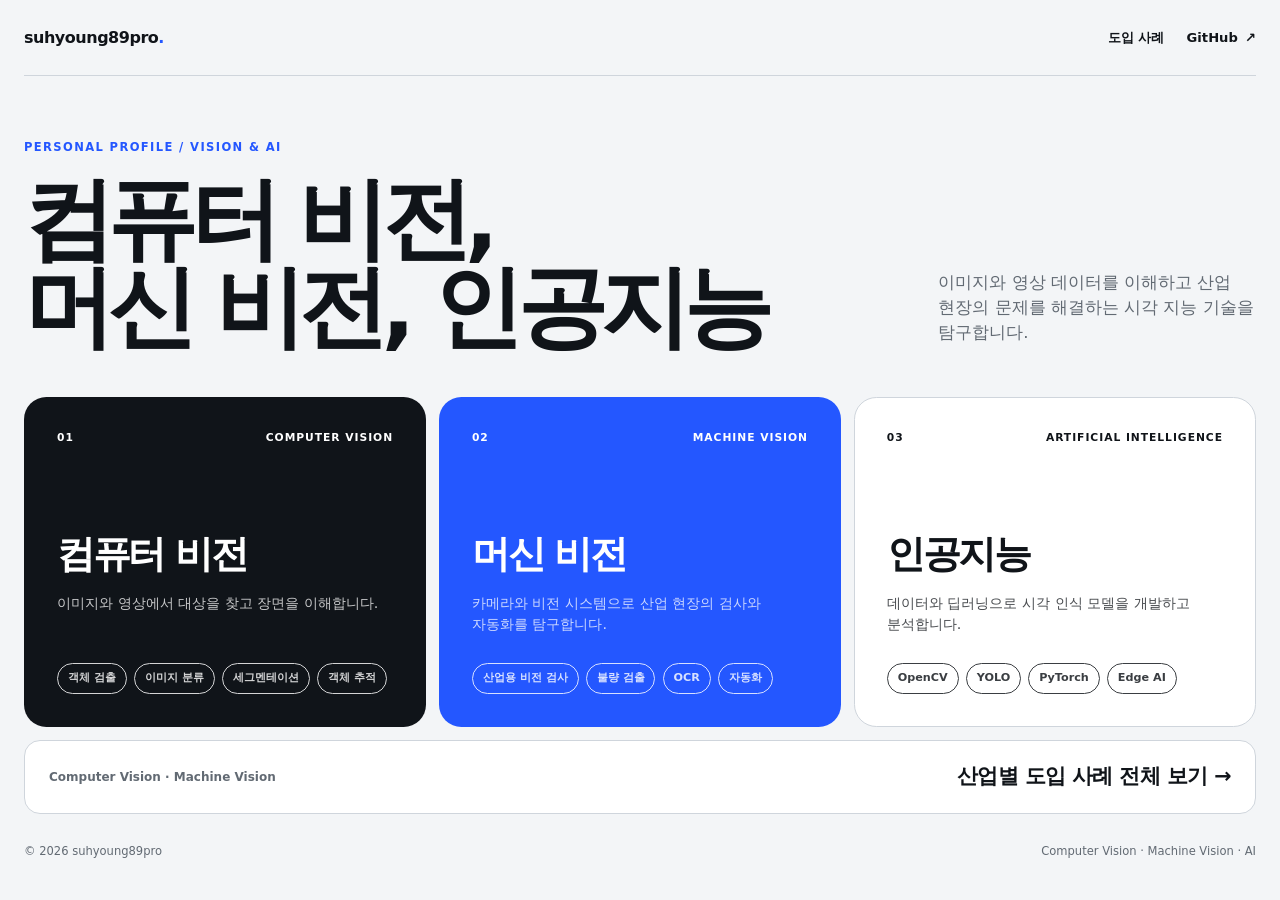
==== index.html @ 6dbe5ffb "Add computer vision industry use cases" ====
<!doctype html>
<html lang="ko">
  <head>
    <meta charset="UTF-8" />
    <meta name="viewport" content="width=device-width, initial-scale=1.0" />
    <meta
      name="description"
      content="컴퓨터 비전, 머신 비전, 인공지능을 중심으로 객체 검출, 이미지 분석, 산업용 비전 검사와 딥러닝을 탐구하는 suhyoung89pro의 개인 프로필입니다."
    />
    <link rel="canonical" href="https://suhyoung89pro.github.io/" />
    <meta name="theme-color" content="#f3f5f7" />
    <meta property="og:type" content="website" />
    <meta property="og:site_name" content="suhyoung89pro" />
    <meta property="og:locale" content="ko_KR" />
    <meta property="og:title" content="컴퓨터 비전·머신 비전·AI 프로필 | suhyoung89pro" />
    <meta
      property="og:description"
      content="컴퓨터 비전, 머신 비전, 인공지능과 관련 기술을 한눈에 소개합니다."
    />
    <meta property="og:url" content="https://suhyoung89pro.github.io/" />
    <meta property="og:image" content="https://suhyoung89pro.github.io/og.png" />
    <meta property="og:image:alt" content="컴퓨터 비전, 머신 비전, 인공지능 개인 프로필" />
    <meta name="twitter:card" content="summary_large_image" />
    <meta name="twitter:title" content="컴퓨터 비전·머신 비전·AI 프로필 | suhyoung89pro" />
    <meta
      name="twitter:description"
      content="컴퓨터 비전, 머신 비전, 인공지능과 관련 기술을 한눈에 소개합니다."
    />
    <title>컴퓨터 비전·머신 비전·AI 프로필 | suhyoung89pro</title>
    <link rel="stylesheet" href="./styles.css" />
    <link rel="stylesheet" href="./site-additions.css" />
  </head>
  <body>
    <a class="skip-link" href="#content">본문으로 건너뛰기</a>

    <div class="page-shell">
      <header class="site-header">
        <a class="identity" href="#content" aria-label="홈페이지 처음으로">
          suhyoung89pro<span>.</span>
        </a>
        <div class="header-actions">
          <a class="nav-link" href="./use-cases.html">도입 사례</a>
          <a class="github-link" href="https://github.com/suhyoung89pro">
            GitHub <span aria-hidden="true">↗</span>
          </a>
        </div>
      </header>

      <main id="content">
        <section class="intro" aria-labelledby="page-title">
          <p class="kicker">Personal Profile / Vision &amp; AI</p>
          <div class="intro-row">
            <h1 id="page-title">컴퓨터 비전,<br />머신 비전, 인공지능</h1>
            <p>
              이미지와 영상 데이터를 이해하고 산업 현장의 문제를 해결하는
              시각 지능 기술을 탐구합니다.
            </p>
          </div>
        </section>

        <section class="focus-grid" aria-label="관심 기술">
          <article class="focus-card focus-card-dark">
            <div class="card-top">
              <span>01</span>
              <span>Computer Vision</span>
            </div>
            <div class="card-content">
              <h2>컴퓨터 비전</h2>
              <p>이미지와 영상에서 대상을 찾고 장면을 이해합니다.</p>
              <ul aria-label="컴퓨터 비전 관심 기술">
                <li>객체 검출</li>
                <li>이미지 분류</li>
                <li>세그멘테이션</li>
                <li>객체 추적</li>
              </ul>
            </div>
          </article>

          <article class="focus-card focus-card-blue">
            <div class="card-top">
              <span>02</span>
              <span>Machine Vision</span>
            </div>
            <div class="card-content">
              <h2>머신 비전</h2>
              <p>카메라와 비전 시스템으로 산업 현장의 검사와 자동화를 탐구합니다.</p>
              <ul aria-label="머신 비전 관심 기술">
                <li>산업용 비전 검사</li>
                <li>불량 검출</li>
                <li>OCR</li>
                <li>자동화</li>
              </ul>
            </div>
          </article>

          <article class="focus-card focus-card-light">
            <div class="card-top">
              <span>03</span>
              <span>Artificial Intelligence</span>
            </div>
            <div class="card-content">
              <h2>인공지능</h2>
              <p>데이터와 딥러닝으로 시각 인식 모델을 개발하고 분석합니다.</p>
              <ul aria-label="인공지능 관심 기술">
                <li>OpenCV</li>
                <li>YOLO</li>
                <li>PyTorch</li>
                <li>Edge AI</li>
              </ul>
            </div>
          </article>
        </section>

        <a class="use-cases-link" href="./use-cases.html">
          <span>Computer Vision · Machine Vision</span>
          <strong>산업별 도입 사례 전체 보기 →</strong>
        </a>
      </main>

      <footer class="site-footer">
        <p>© 2026 suhyoung89pro</p>
        <p>Computer Vision · Machine Vision · AI</p>
      </footer>
    </div>
  </body>
</html>
---- styles.css ----
:root {
  color-scheme: light;
  --page: #f3f5f7;
  --ink: #101419;
  --muted: #626a73;
  --line: #cfd5dc;
  --blue: #2457ff;
  --white: #ffffff;
  --max-width: 1360px;
}

* {
  box-sizing: border-box;
}

html {
  scroll-behavior: smooth;
}

body {
  min-width: 320px;
  min-height: 100vh;
  margin: 0;
  background: var(--page);
  color: var(--ink);
  font-family:
    Inter, Pretendard, "Apple SD Gothic Neo", "Noto Sans KR", system-ui,
    sans-serif;
  line-height: 1.5;
}

a {
  color: inherit;
  text-decoration: none;
}

.skip-link {
  position: fixed;
  z-index: 10;
  top: 0.75rem;
  left: 0.75rem;
  padding: 0.7rem 1rem;
  transform: translateY(-150%);
  background: var(--ink);
  color: var(--white);
}

.skip-link:focus {
  transform: translateY(0);
}

.page-shell {
  width: min(calc(100% - 3rem), var(--max-width));
  margin: 0 auto;
}

.site-header {
  display: flex;
  align-items: center;
  justify-content: space-between;
  min-height: 76px;
  border-bottom: 1px solid var(--line);
}

.identity {
  font-size: 1rem;
  font-weight: 800;
  letter-spacing: -0.03em;
}

.identity span {
  color: var(--blue);
}

.github-link {
  display: inline-flex;
  gap: 0.45rem;
  align-items: center;
  font-size: 0.82rem;
  font-weight: 750;
}

.github-link span {
  transition: transform 160ms ease;
}

.github-link:hover span {
  transform: translate(0.15rem, -0.15rem);
}

.intro {
  padding: clamp(2.75rem, 7vh, 5.5rem) 0 clamp(2rem, 5vh, 3.5rem);
}

.kicker {
  margin: 0 0 1.25rem;
  color: var(--blue);
  font-size: 0.72rem;
  font-weight: 800;
  letter-spacing: 0.12em;
  text-transform: uppercase;
}

.intro-row {
  display: grid;
  grid-template-columns: minmax(0, 1.45fr) minmax(17rem, 0.55fr);
  gap: clamp(2rem, 6vw, 7rem);
  align-items: end;
}

.intro h1 {
  max-width: 960px;
  margin: 0;
  font-size: clamp(3.2rem, 7vw, 7.4rem);
  font-weight: 800;
  letter-spacing: -0.075em;
  line-height: 0.98;
  text-wrap: balance;
}

.intro-row > p {
  max-width: 29rem;
  margin: 0 0 0.4rem;
  color: var(--muted);
  font-size: clamp(0.95rem, 1.3vw, 1.1rem);
  word-break: keep-all;
}

.focus-grid {
  display: grid;
  grid-template-columns: repeat(3, minmax(0, 1fr));
  gap: 0.8rem;
}

.focus-card {
  display: flex;
  min-height: 330px;
  padding: clamp(1.35rem, 2.5vw, 2rem);
  flex-direction: column;
  justify-content: space-between;
  border: 1px solid transparent;
  border-radius: 1.4rem;
}

.focus-card-dark {
  background: var(--ink);
  color: var(--white);
}

.focus-card-blue {
  background: var(--blue);
  color: var(--white);
}

.focus-card-light {
  border-color: var(--line);
  background: var(--white);
  color: var(--ink);
}

.card-top {
  display: flex;
  justify-content: space-between;
  gap: 1rem;
  font-size: 0.67rem;
  font-weight: 800;
  letter-spacing: 0.09em;
  text-transform: uppercase;
}

.card-content h2 {
  margin: 0 0 0.6rem;
  font-size: clamp(1.8rem, 3vw, 2.7rem);
  letter-spacing: -0.06em;
}

.card-content > p {
  max-width: 24rem;
  min-height: 3rem;
  margin: 0 0 1.4rem;
  font-size: 0.9rem;
  opacity: 0.76;
  word-break: keep-all;
}

.card-content ul {
  display: flex;
  margin: 0;
  padding: 0;
  flex-wrap: wrap;
  gap: 0.45rem;
  list-style: none;
}

.card-content li {
  padding: 0.38rem 0.62rem;
  border: 1px solid currentColor;
  border-radius: 999px;
  font-size: 0.7rem;
  font-weight: 700;
  opacity: 0.82;
}

.site-footer {
  display: flex;
  min-height: 74px;
  align-items: center;
  justify-content: space-between;
  gap: 1rem;
  color: var(--muted);
  font-size: 0.72rem;
}

.site-footer p {
  margin: 0;
}

@media (max-width: 900px) {
  .intro-row {
    grid-template-columns: 1fr;
    gap: 1.5rem;
  }

  .intro h1 {
    font-size: clamp(3rem, 12vw, 5.8rem);
  }

  .focus-grid {
    grid-template-columns: 1fr;
  }

  .focus-card {
    min-height: 250px;
  }
}

@media (max-width: 560px) {
  .page-shell {
    width: min(calc(100% - 2rem), var(--max-width));
  }

  .site-header {
    min-height: 64px;
  }

  .intro {
    padding: 2.75rem 0 2rem;
  }

  .intro h1 {
    font-size: clamp(2.65rem, 13vw, 4.2rem);
    line-height: 1.02;
  }

  .focus-card {
    min-height: 230px;
    border-radius: 1rem;
  }

  .site-footer {
    align-items: flex-start;
    padding: 1.5rem 0;
    flex-direction: column;
    justify-content: center;
  }
}

@media (prefers-reduced-motion: reduce) {
  html {
    scroll-behavior: auto;
  }

  *,
  *::before,
  *::after {
    transition-duration: 0.01ms !important;
  }
}
---- site-additions.css ----
.header-actions {
  display: flex;
  align-items: center;
  gap: 1.4rem;
}

.nav-link {
  font-size: 0.82rem;
  font-weight: 750;
}

.use-cases-link {
  display: flex;
  margin-top: 0.8rem;
  padding: 1.3rem 1.5rem;
  align-items: center;
  justify-content: space-between;
  gap: 1.5rem;
  border: 1px solid var(--line);
  border-radius: 1rem;
  background: var(--white);
  transition:
    border-color 160ms ease,
    transform 160ms ease;
}

.use-cases-link:hover {
  border-color: var(--blue);
  transform: translateY(-2px);
}

.use-cases-link span {
  color: var(--muted);
  font-size: 0.75rem;
  font-weight: 750;
}

.use-cases-link strong {
  font-size: clamp(1rem, 1.7vw, 1.3rem);
  letter-spacing: -0.03em;
}

.cases-main {
  padding-bottom: clamp(4rem, 8vw, 8rem);
}

.cases-hero {
  padding: clamp(3.5rem, 9vw, 8rem) 0 clamp(3rem, 7vw, 6rem);
}

.cases-hero h1 {
  max-width: 1100px;
  margin: 0;
  font-size: clamp(3.3rem, 8vw, 8rem);
  font-weight: 800;
  letter-spacing: -0.075em;
  line-height: 0.98;
}

.cases-lead {
  max-width: 46rem;
  margin: 2rem 0 0;
  color: var(--muted);
  font-size: clamp(1rem, 1.5vw, 1.18rem);
  word-break: keep-all;
}

.case-jump-nav {
  display: flex;
  margin-top: 2rem;
  flex-wrap: wrap;
  gap: 0.55rem;
}

.case-jump-nav a {
  padding: 0.55rem 0.85rem;
  border: 1px solid var(--line);
  border-radius: 999px;
  background: var(--white);
  font-size: 0.75rem;
  font-weight: 750;
}

.case-section {
  padding: clamp(3.5rem, 7vw, 6rem) 0;
  border-top: 1px solid var(--line);
  scroll-margin-top: 1rem;
}

.case-section-heading {
  display: grid;
  margin-bottom: 2rem;
  grid-template-columns: 1fr 2fr;
  gap: 2rem;
  align-items: end;
}

.case-section-heading p {
  margin: 0;
  color: var(--blue);
  font-size: 0.7rem;
  font-weight: 800;
  letter-spacing: 0.1em;
  text-transform: uppercase;
}

.case-section-heading h2 {
  margin: 0;
  font-size: clamp(2.1rem, 4vw, 4rem);
  letter-spacing: -0.06em;
}

.case-grid {
  display: grid;
  grid-template-columns: repeat(2, minmax(0, 1fr));
  gap: 0.8rem;
}

.case-card {
  min-height: 340px;
  padding: clamp(1.35rem, 2.7vw, 2.2rem);
  border: 1px solid var(--line);
  border-radius: 1.25rem;
  background: var(--white);
}

.case-index {
  margin: 0 0 clamp(2.5rem, 6vw, 5.5rem);
  color: var(--blue);
  font-size: 0.7rem;
  font-weight: 800;
}

.case-card h3 {
  margin: 0 0 0.7rem;
  font-size: clamp(1.45rem, 2.4vw, 2.15rem);
  letter-spacing: -0.05em;
}

.case-card > p:not(.case-index) {
  max-width: 35rem;
  min-height: 3rem;
  margin: 0 0 1.7rem;
  color: var(--muted);
  font-size: 0.9rem;
  word-break: keep-all;
}

.case-card dl {
  display: grid;
  margin: 0;
  gap: 0.65rem;
}

.case-card dl div {
  display: grid;
  padding-top: 0.65rem;
  grid-template-columns: 5rem 1fr;
  gap: 1rem;
  border-top: 1px solid var(--line);
}

.case-card dt {
  color: var(--muted);
  font-size: 0.68rem;
  font-weight: 750;
}

.case-card dd {
  margin: 0;
  font-size: 0.78rem;
  font-weight: 650;
}

.scope-note {
  display: grid;
  margin-top: clamp(3rem, 7vw, 6rem);
  padding: clamp(1.8rem, 4vw, 3.5rem);
  grid-template-columns: 1.25fr 1fr auto;
  gap: clamp(2rem, 5vw, 5rem);
  align-items: end;
  border-radius: 1.4rem;
  background: var(--ink);
  color: var(--white);
}

.scope-note .kicker {
  margin-bottom: 0.8rem;
  color: #8ba7ff;
}

.scope-note h2 {
  max-width: 32rem;
  margin: 0;
  font-size: clamp(2rem, 4vw, 3.8rem);
  letter-spacing: -0.06em;
  line-height: 1.06;
}

.scope-note > p {
  margin: 0;
  color: #b7bec6;
  font-size: 0.87rem;
  word-break: keep-all;
}

.scope-note > a {
  display: inline-flex;
  padding: 0.8rem 1rem;
  align-items: center;
  gap: 0.55rem;
  border-radius: 999px;
  background: var(--blue);
  font-size: 0.78rem;
  font-weight: 800;
  white-space: nowrap;
}

.source-note {
  display: grid;
  padding: 3rem 0 0;
  grid-template-columns: 1fr 2fr;
  gap: 2rem;
  color: var(--muted);
}

.source-note h2,
.source-note p {
  margin: 0;
}

.source-note h2 {
  color: var(--ink);
  font-size: 0.85rem;
}

.source-note p {
  max-width: 52rem;
  font-size: 0.75rem;
}

.source-note a {
  color: var(--ink);
  font-weight: 750;
  text-decoration: underline;
  text-underline-offset: 0.15rem;
}

@media (max-width: 900px) {
  .case-section-heading,
  .source-note {
    grid-template-columns: 1fr;
    gap: 0.7rem;
  }

  .scope-note {
    grid-template-columns: 1fr;
  }

  .scope-note > a {
    justify-self: start;
  }
}

@media (max-width: 680px) {
  .header-actions {
    gap: 0.9rem;
  }

  .case-grid {
    grid-template-columns: 1fr;
  }

  .case-card {
    min-height: 300px;
  }

  .use-cases-link {
    align-items: flex-start;
    flex-direction: column;
    gap: 0.35rem;
  }
}
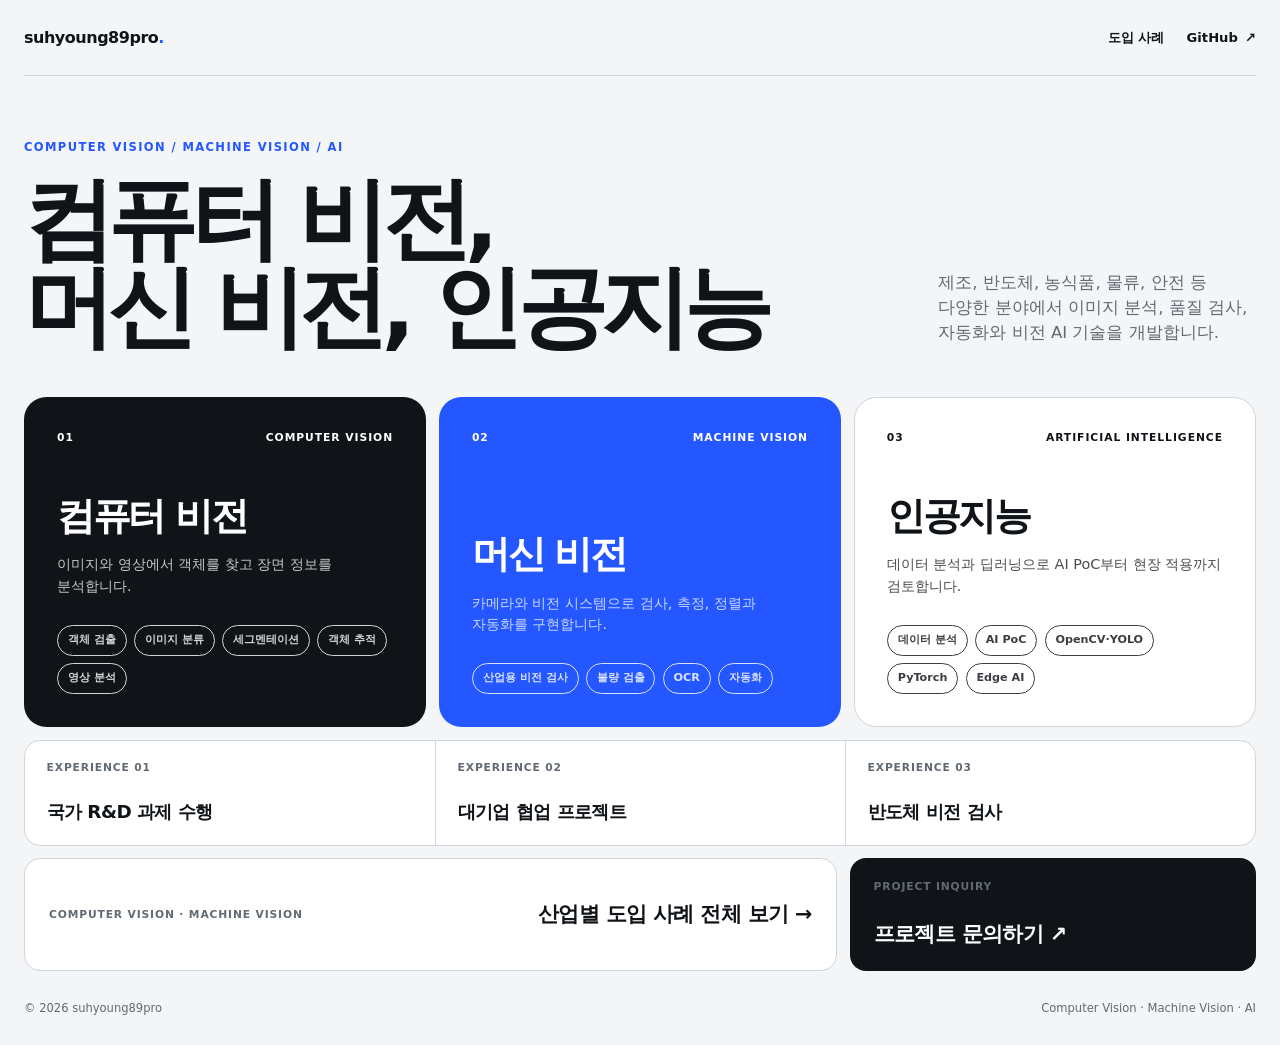
==== commit 8444b41f: "Broaden homepage service coverage" ====
--- a/index.html
+++ b/index.html
@@ -5,28 +5,28 @@
     <meta name="viewport" content="width=device-width, initial-scale=1.0" />
     <meta
       name="description"
-      content="컴퓨터 비전, 머신 비전, 인공지능을 중심으로 객체 검출, 이미지 분석, 산업용 비전 검사와 딥러닝을 탐구하는 suhyoung89pro의 개인 프로필입니다."
+      content="컴퓨터 비전, 머신 비전, 비전 검사 시스템, 영상 분석, 품질 검사 자동화, OCR, AI PoC 등 다양한 산업 문제를 다루는 suhyoung89pro의 개인 프로필입니다."
     />
     <link rel="canonical" href="https://suhyoung89pro.github.io/" />
     <meta name="theme-color" content="#f3f5f7" />
     <meta property="og:type" content="website" />
     <meta property="og:site_name" content="suhyoung89pro" />
     <meta property="og:locale" content="ko_KR" />
-    <meta property="og:title" content="컴퓨터 비전·머신 비전·AI 프로필 | suhyoung89pro" />
+    <meta property="og:title" content="컴퓨터 비전·머신 비전 개발 | suhyoung89pro" />
     <meta
       property="og:description"
-      content="컴퓨터 비전, 머신 비전, 인공지능과 관련 기술을 한눈에 소개합니다."
+      content="비전 검사, 영상 분석, 품질 자동화와 AI 모델 개발 등 다양한 산업 문제를 다룹니다."
     />
     <meta property="og:url" content="https://suhyoung89pro.github.io/" />
     <meta property="og:image" content="https://suhyoung89pro.github.io/og.png" />
     <meta property="og:image:alt" content="컴퓨터 비전, 머신 비전, 인공지능 개인 프로필" />
     <meta name="twitter:card" content="summary_large_image" />
-    <meta name="twitter:title" content="컴퓨터 비전·머신 비전·AI 프로필 | suhyoung89pro" />
+    <meta name="twitter:title" content="컴퓨터 비전·머신 비전 개발 | suhyoung89pro" />
     <meta
       name="twitter:description"
-      content="컴퓨터 비전, 머신 비전, 인공지능과 관련 기술을 한눈에 소개합니다."
+      content="비전 검사, 영상 분석, 품질 자동화와 AI 모델 개발 등 다양한 산업 문제를 다룹니다."
     />
-    <title>컴퓨터 비전·머신 비전·AI 프로필 | suhyoung89pro</title>
+    <title>컴퓨터 비전·머신 비전 개발 | suhyoung89pro</title>
     <link rel="stylesheet" href="./styles.css" />
     <link rel="stylesheet" href="./site-additions.css" />
   </head>
@@ -48,12 +48,12 @@
 
       <main id="content">
         <section class="intro" aria-labelledby="page-title">
-          <p class="kicker">Personal Profile / Vision &amp; AI</p>
+          <p class="kicker">Computer Vision / Machine Vision / AI</p>
           <div class="intro-row">
             <h1 id="page-title">컴퓨터 비전,<br />머신 비전, 인공지능</h1>
             <p>
-              이미지와 영상 데이터를 이해하고 산업 현장의 문제를 해결하는
-              시각 지능 기술을 탐구합니다.
+              제조, 반도체, 농식품, 물류, 안전 등 다양한 분야에서 이미지 분석,
+              품질 검사, 자동화와 비전 AI 기술을 개발합니다.
             </p>
           </div>
         </section>
@@ -66,12 +66,13 @@
             </div>
             <div class="card-content">
               <h2>컴퓨터 비전</h2>
-              <p>이미지와 영상에서 대상을 찾고 장면을 이해합니다.</p>
+              <p>이미지와 영상에서 객체를 찾고 장면 정보를 분석합니다.</p>
               <ul aria-label="컴퓨터 비전 관심 기술">
                 <li>객체 검출</li>
                 <li>이미지 분류</li>
                 <li>세그멘테이션</li>
                 <li>객체 추적</li>
+                <li>영상 분석</li>
               </ul>
             </div>
           </article>
@@ -83,7 +84,7 @@
             </div>
             <div class="card-content">
               <h2>머신 비전</h2>
-              <p>카메라와 비전 시스템으로 산업 현장의 검사와 자동화를 탐구합니다.</p>
+              <p>카메라와 비전 시스템으로 검사, 측정, 정렬과 자동화를 구현합니다.</p>
               <ul aria-label="머신 비전 관심 기술">
                 <li>산업용 비전 검사</li>
                 <li>불량 검출</li>
@@ -100,10 +101,11 @@
             </div>
             <div class="card-content">
               <h2>인공지능</h2>
-              <p>데이터와 딥러닝으로 시각 인식 모델을 개발하고 분석합니다.</p>
+              <p>데이터 분석과 딥러닝으로 AI PoC부터 현장 적용까지 검토합니다.</p>
               <ul aria-label="인공지능 관심 기술">
-                <li>OpenCV</li>
-                <li>YOLO</li>
+                <li>데이터 분석</li>
+                <li>AI PoC</li>
+                <li>OpenCV·YOLO</li>
                 <li>PyTorch</li>
                 <li>Edge AI</li>
               </ul>
@@ -111,10 +113,22 @@
           </article>
         </section>
 
-        <a class="use-cases-link" href="./use-cases.html">
-          <span>Computer Vision · Machine Vision</span>
-          <strong>산업별 도입 사례 전체 보기 →</strong>
-        </a>
+        <section class="experience-strip" aria-label="수행 경험">
+          <div><span>Experience 01</span><strong>국가 R&amp;D 과제 수행</strong></div>
+          <div><span>Experience 02</span><strong>대기업 협업 프로젝트</strong></div>
+          <div><span>Experience 03</span><strong>반도체 비전 검사</strong></div>
+        </section>
+
+        <div class="home-actions">
+          <a class="use-cases-link" href="./use-cases.html">
+            <span>Computer Vision · Machine Vision</span>
+            <strong>산업별 도입 사례 전체 보기 →</strong>
+          </a>
+          <a class="project-contact" href="https://github.com/suhyoung89pro">
+            <span>Project Inquiry</span>
+            <strong>프로젝트 문의하기 ↗</strong>
+          </a>
+        </div>
       </main>
 
       <footer class="site-footer">
--- a/site-additions.css
+++ b/site-additions.css
@@ -281,3 +281,73 @@
     gap: 0.35rem;
   }
 }
+
+.experience-strip {
+  display: grid;
+  margin-top: 0.8rem;
+  grid-template-columns: repeat(3, minmax(0, 1fr));
+  border: 1px solid var(--line);
+  border-radius: 1rem;
+  background: var(--white);
+}
+
+.experience-strip div {
+  display: grid;
+  min-height: 104px;
+  padding: 1.2rem 1.35rem;
+  align-content: space-between;
+  gap: 1rem;
+}
+
+.experience-strip div + div { border-left: 1px solid var(--line); }
+
+.experience-strip span,
+.home-actions a > span {
+  color: var(--muted);
+  font-size: 0.67rem;
+  font-weight: 800;
+  letter-spacing: 0.08em;
+  text-transform: uppercase;
+}
+
+.experience-strip strong {
+  font-size: clamp(0.95rem, 1.5vw, 1.15rem);
+  letter-spacing: -0.03em;
+}
+
+.home-actions {
+  display: grid;
+  margin-top: 0.8rem;
+  grid-template-columns: 2fr 1fr;
+  gap: 0.8rem;
+}
+
+.home-actions .use-cases-link { margin-top: 0; }
+
+.project-contact {
+  display: flex;
+  padding: 1.3rem 1.5rem;
+  flex-direction: column;
+  justify-content: space-between;
+  gap: 1.5rem;
+  border-radius: 1rem;
+  background: var(--ink);
+  color: var(--white);
+}
+
+.project-contact > span { color: #aab2bc; }
+
+.project-contact strong {
+  font-size: clamp(1rem, 1.7vw, 1.3rem);
+  letter-spacing: -0.03em;
+}
+
+@media (max-width: 680px) {
+  .experience-strip,
+  .home-actions { grid-template-columns: 1fr; }
+
+  .experience-strip div + div {
+    border-top: 1px solid var(--line);
+    border-left: 0;
+  }
+}
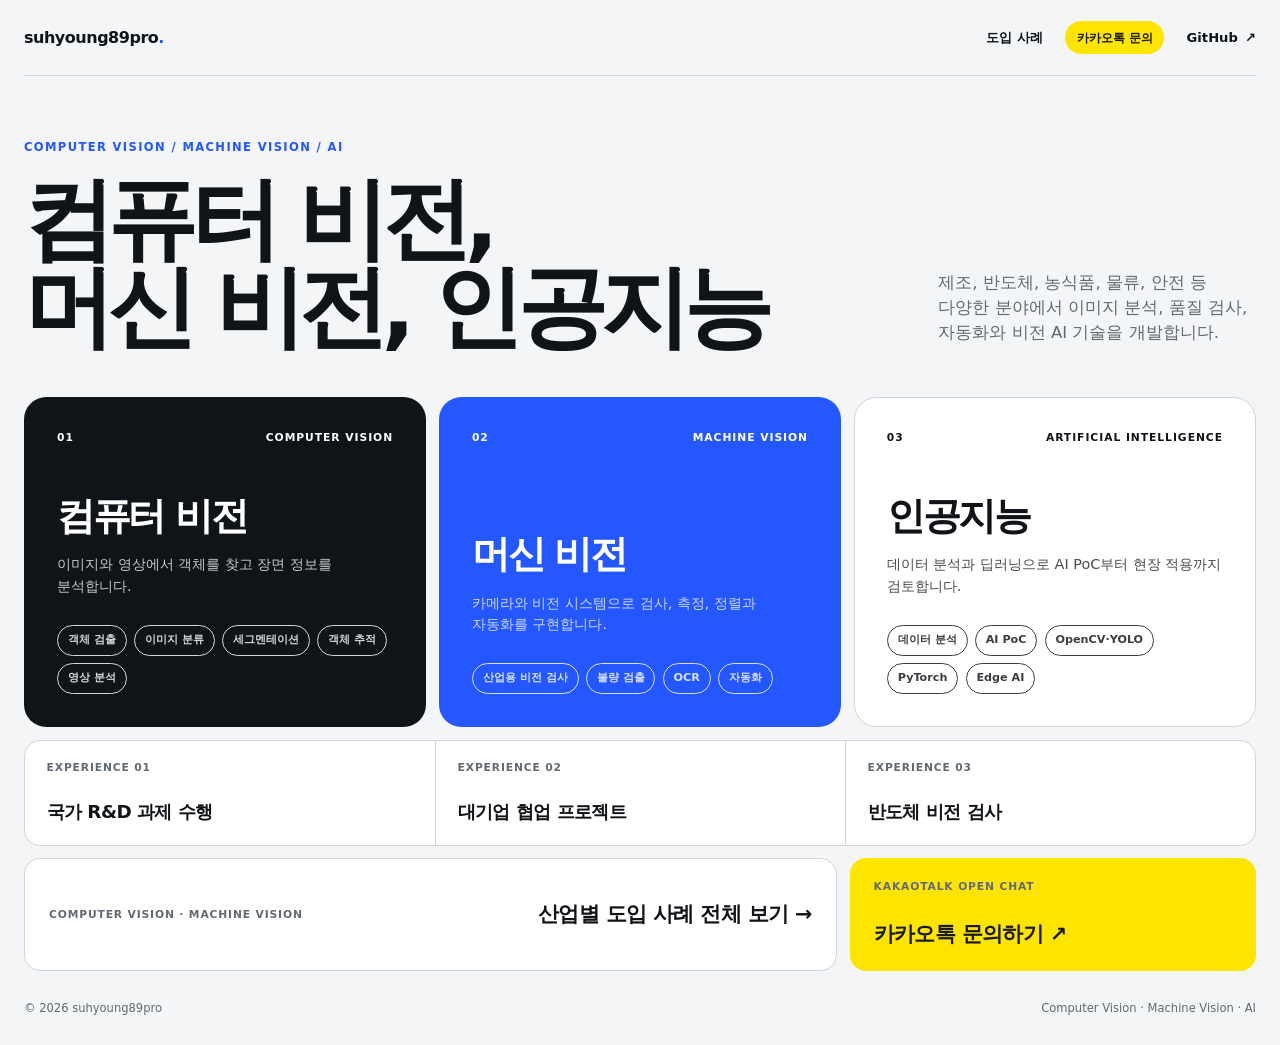
==== commit 97360c9d: "Route project inquiries to KakaoTalk" ====
--- a/index.html
+++ b/index.html
@@ -40,6 +40,9 @@
         </a>
         <div class="header-actions">
           <a class="nav-link" href="./use-cases.html">도입 사례</a>
+          <a class="kakao-link" href="https://open.kakao.com/o/sXB5RXyi" target="_blank" rel="noopener noreferrer">
+            카카오톡 문의
+          </a>
           <a class="github-link" href="https://github.com/suhyoung89pro">
             GitHub <span aria-hidden="true">↗</span>
           </a>
@@ -124,9 +127,9 @@
             <span>Computer Vision · Machine Vision</span>
             <strong>산업별 도입 사례 전체 보기 →</strong>
           </a>
-          <a class="project-contact" href="https://github.com/suhyoung89pro">
-            <span>Project Inquiry</span>
-            <strong>프로젝트 문의하기 ↗</strong>
+          <a class="project-contact" href="https://open.kakao.com/o/sXB5RXyi" target="_blank" rel="noopener noreferrer">
+            <span>KakaoTalk Open Chat</span>
+            <strong>카카오톡 문의하기 ↗</strong>
           </a>
         </div>
       </main>
--- a/site-additions.css
+++ b/site-additions.css
@@ -351,3 +351,20 @@
     border-left: 0;
   }
 }
+
+.kakao-link {
+  padding: 0.48rem 0.72rem;
+  border-radius: 999px;
+  background: #fee500;
+  color: #191919;
+  font-size: 0.75rem;
+  font-weight: 800;
+}
+
+.project-contact,
+.scope-note > a {
+  background: #fee500;
+  color: #191919;
+}
+
+.project-contact > span { color: #5c5100; }
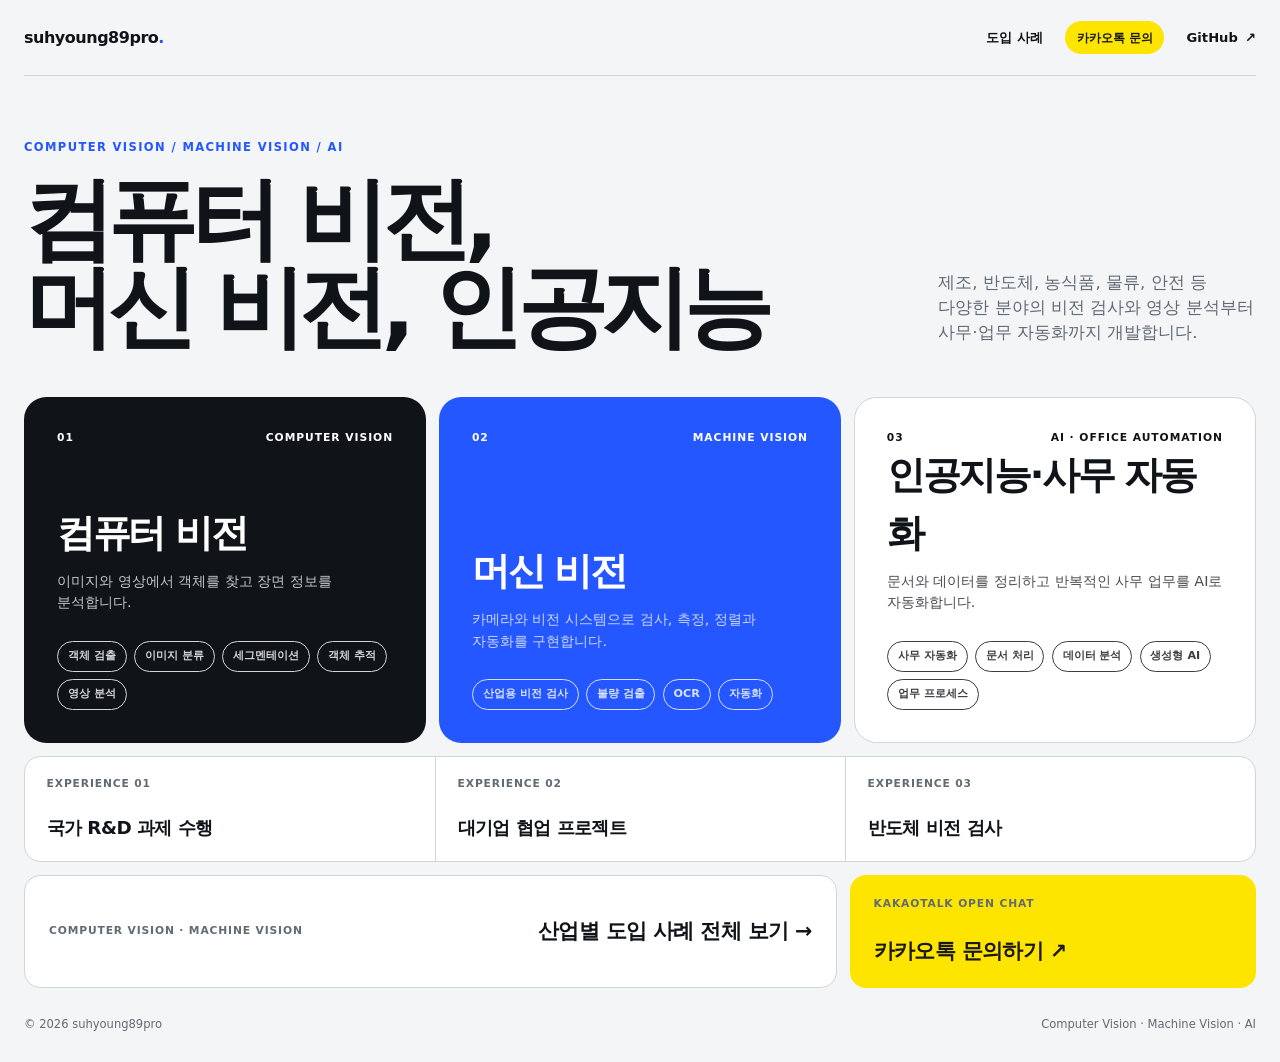
==== commit 036b37ff: "Separate AI office automation focus" ====
--- a/index.html
+++ b/index.html
@@ -5,7 +5,7 @@
     <meta name="viewport" content="width=device-width, initial-scale=1.0" />
     <meta
       name="description"
-      content="컴퓨터 비전, 머신 비전, 비전 검사 시스템, 영상 분석, 품질 검사 자동화, OCR, AI PoC 등 다양한 산업 문제를 다루는 suhyoung89pro의 개인 프로필입니다."
+      content="컴퓨터 비전, 머신 비전, 비전 검사 시스템, 영상 분석, 품질 검사 자동화와 사무·업무 자동화, 문서 처리, 생성형 AI를 다루는 suhyoung89pro의 개인 프로필입니다."
     />
     <link rel="canonical" href="https://suhyoung89pro.github.io/" />
     <meta name="theme-color" content="#f3f5f7" />
@@ -15,7 +15,7 @@
     <meta property="og:title" content="컴퓨터 비전·머신 비전 개발 | suhyoung89pro" />
     <meta
       property="og:description"
-      content="비전 검사, 영상 분석, 품질 자동화와 AI 모델 개발 등 다양한 산업 문제를 다룹니다."
+      content="비전 검사와 영상 분석부터 사무 자동화, 문서 처리와 생성형 AI까지 다양한 문제를 다룹니다."
     />
     <meta property="og:url" content="https://suhyoung89pro.github.io/" />
     <meta property="og:image" content="https://suhyoung89pro.github.io/og.png" />
@@ -24,7 +24,7 @@
     <meta name="twitter:title" content="컴퓨터 비전·머신 비전 개발 | suhyoung89pro" />
     <meta
       name="twitter:description"
-      content="비전 검사, 영상 분석, 품질 자동화와 AI 모델 개발 등 다양한 산업 문제를 다룹니다."
+      content="비전 검사와 영상 분석부터 사무 자동화, 문서 처리와 생성형 AI까지 다양한 문제를 다룹니다."
     />
     <title>컴퓨터 비전·머신 비전 개발 | suhyoung89pro</title>
     <link rel="stylesheet" href="./styles.css" />
@@ -55,8 +55,8 @@
           <div class="intro-row">
             <h1 id="page-title">컴퓨터 비전,<br />머신 비전, 인공지능</h1>
             <p>
-              제조, 반도체, 농식품, 물류, 안전 등 다양한 분야에서 이미지 분석,
-              품질 검사, 자동화와 비전 AI 기술을 개발합니다.
+              제조, 반도체, 농식품, 물류, 안전 등 다양한 분야의 비전 검사와
+              영상 분석부터 사무·업무 자동화까지 개발합니다.
             </p>
           </div>
         </section>
@@ -100,17 +100,17 @@
           <article class="focus-card focus-card-light">
             <div class="card-top">
               <span>03</span>
-              <span>Artificial Intelligence</span>
+              <span>AI · Office Automation</span>
             </div>
             <div class="card-content">
-              <h2>인공지능</h2>
-              <p>데이터 분석과 딥러닝으로 AI PoC부터 현장 적용까지 검토합니다.</p>
+              <h2>인공지능·사무 자동화</h2>
+              <p>문서와 데이터를 정리하고 반복적인 사무 업무를 AI로 자동화합니다.</p>
               <ul aria-label="인공지능 관심 기술">
+                <li>사무 자동화</li>
+                <li>문서 처리</li>
                 <li>데이터 분석</li>
-                <li>AI PoC</li>
-                <li>OpenCV·YOLO</li>
-                <li>PyTorch</li>
-                <li>Edge AI</li>
+                <li>생성형 AI</li>
+                <li>업무 프로세스</li>
               </ul>
             </div>
           </article>
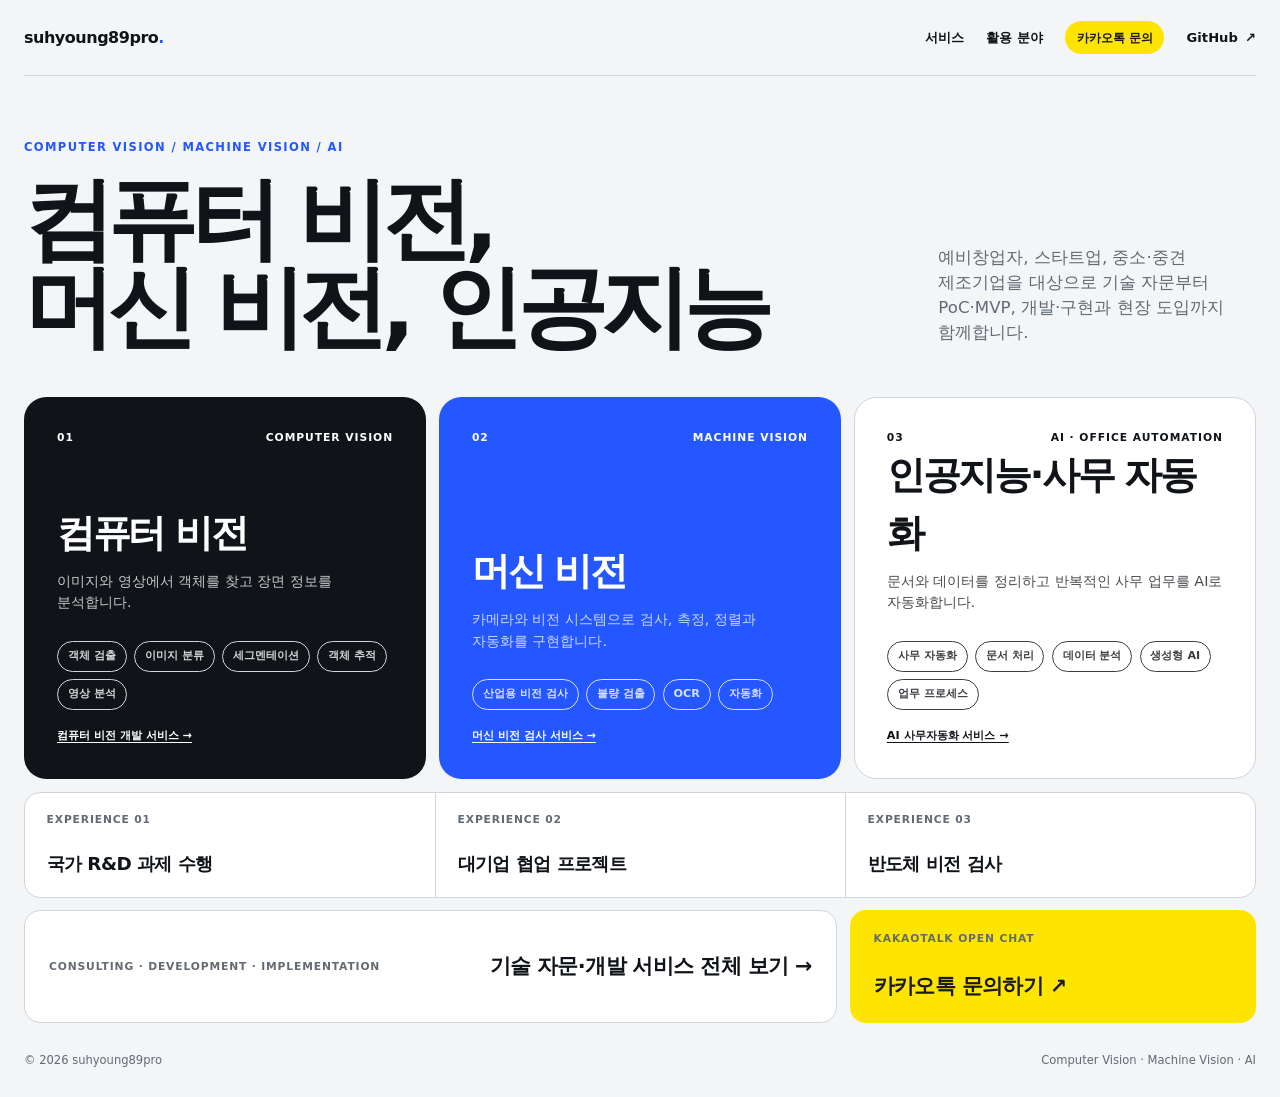
==== commit adc53ac7: "Add AI consulting and development services" ====
--- a/index.html
+++ b/index.html
@@ -5,28 +5,28 @@
     <meta name="viewport" content="width=device-width, initial-scale=1.0" />
     <meta
       name="description"
-      content="컴퓨터 비전, 머신 비전, 비전 검사 시스템, 영상 분석, 품질 검사 자동화와 사무·업무 자동화, 문서 처리, 생성형 AI를 다루는 suhyoung89pro의 개인 프로필입니다."
+      content="예비창업자·스타트업·중소·중견 제조기업을 위한 컴퓨터 비전, 머신 비전, AI 개발. 기술 자문부터 PoC·MVP, 비전 검사와 사무자동화 구현·도입까지 지원합니다."
     />
     <link rel="canonical" href="https://suhyoung89pro.github.io/" />
     <meta name="theme-color" content="#f3f5f7" />
     <meta property="og:type" content="website" />
     <meta property="og:site_name" content="suhyoung89pro" />
     <meta property="og:locale" content="ko_KR" />
-    <meta property="og:title" content="컴퓨터 비전·머신 비전 개발 | suhyoung89pro" />
+    <meta property="og:title" content="컴퓨터 비전·머신 비전·AI 개발 | suhyoung89pro" />
     <meta
       property="og:description"
-      content="비전 검사와 영상 분석부터 사무 자동화, 문서 처리와 생성형 AI까지 다양한 문제를 다룹니다."
+      content="예비창업자·스타트업·제조기업의 AI 프로젝트를 기술 자문부터 개발과 현장 도입까지 지원합니다."
     />
     <meta property="og:url" content="https://suhyoung89pro.github.io/" />
     <meta property="og:image" content="https://suhyoung89pro.github.io/og.png" />
     <meta property="og:image:alt" content="컴퓨터 비전, 머신 비전, 인공지능 개인 프로필" />
     <meta name="twitter:card" content="summary_large_image" />
-    <meta name="twitter:title" content="컴퓨터 비전·머신 비전 개발 | suhyoung89pro" />
+    <meta name="twitter:title" content="컴퓨터 비전·머신 비전·AI 개발 | suhyoung89pro" />
     <meta
       name="twitter:description"
-      content="비전 검사와 영상 분석부터 사무 자동화, 문서 처리와 생성형 AI까지 다양한 문제를 다룹니다."
+      content="예비창업자·스타트업·제조기업의 AI 프로젝트를 기술 자문부터 개발과 현장 도입까지 지원합니다."
     />
-    <title>컴퓨터 비전·머신 비전 개발 | suhyoung89pro</title>
+    <title>컴퓨터 비전·머신 비전·AI 개발 | suhyoung89pro</title>
     <link rel="stylesheet" href="./styles.css" />
     <link rel="stylesheet" href="./site-additions.css" />
   </head>
@@ -39,7 +39,8 @@
           suhyoung89pro<span>.</span>
         </a>
         <div class="header-actions">
-          <a class="nav-link" href="./use-cases.html">도입 사례</a>
+          <a class="nav-link" href="./services.html">서비스</a>
+          <a class="nav-link nav-link-secondary" href="./use-cases.html">활용 분야</a>
           <a class="kakao-link" href="https://open.kakao.com/o/sXB5RXyi" target="_blank" rel="noopener noreferrer">
             카카오톡 문의
           </a>
@@ -55,8 +56,8 @@
           <div class="intro-row">
             <h1 id="page-title">컴퓨터 비전,<br />머신 비전, 인공지능</h1>
             <p>
-              제조, 반도체, 농식품, 물류, 안전 등 다양한 분야의 비전 검사와
-              영상 분석부터 사무·업무 자동화까지 개발합니다.
+              예비창업자, 스타트업, 중소·중견 제조기업을 대상으로 기술 자문부터
+              PoC·MVP, 개발·구현과 현장 도입까지 함께합니다.
             </p>
           </div>
         </section>
@@ -77,6 +78,7 @@
                 <li>객체 추적</li>
                 <li>영상 분석</li>
               </ul>
+              <a class="card-detail-link" href="./services.html#computer-vision">컴퓨터 비전 개발 서비스 →</a>
             </div>
           </article>
 
@@ -94,6 +96,7 @@
                 <li>OCR</li>
                 <li>자동화</li>
               </ul>
+              <a class="card-detail-link" href="./services.html#machine-vision">머신 비전 검사 서비스 →</a>
             </div>
           </article>
 
@@ -112,6 +115,7 @@
                 <li>생성형 AI</li>
                 <li>업무 프로세스</li>
               </ul>
+              <a class="card-detail-link" href="./services.html#office-automation">AI 사무자동화 서비스 →</a>
             </div>
           </article>
         </section>
@@ -123,9 +127,9 @@
         </section>
 
         <div class="home-actions">
-          <a class="use-cases-link" href="./use-cases.html">
-            <span>Computer Vision · Machine Vision</span>
-            <strong>산업별 도입 사례 전체 보기 →</strong>
+          <a class="use-cases-link" href="./services.html">
+            <span>Consulting · Development · Implementation</span>
+            <strong>기술 자문·개발 서비스 전체 보기 →</strong>
           </a>
           <a class="project-contact" href="https://open.kakao.com/o/sXB5RXyi" target="_blank" rel="noopener noreferrer">
             <span>KakaoTalk Open Chat</span>
--- a/site-additions.css
+++ b/site-additions.css
@@ -368,3 +368,67 @@
 }
 
 .project-contact > span { color: #5c5100; }
+
+/* Service navigation additions */
+.card-detail-link {
+  display: inline-flex;
+  margin-top: 1.1rem;
+  font-size: 0.7rem;
+  font-weight: 800;
+  text-decoration: underline;
+  text-underline-offset: 0.18rem;
+}
+
+.case-service-links {
+  display: grid;
+  margin-top: clamp(3rem, 7vw, 6rem);
+  grid-template-columns: repeat(3, minmax(0, 1fr));
+  gap: 0.8rem;
+}
+
+.case-service-links a {
+  display: flex;
+  min-height: 130px;
+  padding: 1.35rem;
+  flex-direction: column;
+  justify-content: space-between;
+  border: 1px solid var(--line);
+  border-radius: 1rem;
+  background: var(--white);
+}
+
+.case-service-links span {
+  color: var(--blue);
+  font-size: 0.67rem;
+  font-weight: 800;
+  letter-spacing: 0.08em;
+  text-transform: uppercase;
+}
+
+.case-service-links strong {
+  font-size: clamp(0.95rem, 1.5vw, 1.15rem);
+  letter-spacing: -0.03em;
+}
+
+@media (max-width: 680px) {
+  .header-actions {
+    gap: 0.55rem;
+  }
+
+  .github-link,
+  .nav-link-secondary {
+    display: none;
+  }
+
+  .nav-link {
+    font-size: 0.72rem;
+  }
+
+  .kakao-link {
+    font-size: 0.68rem;
+  }
+
+  .case-service-links {
+    grid-template-columns: 1fr;
+  }
+}
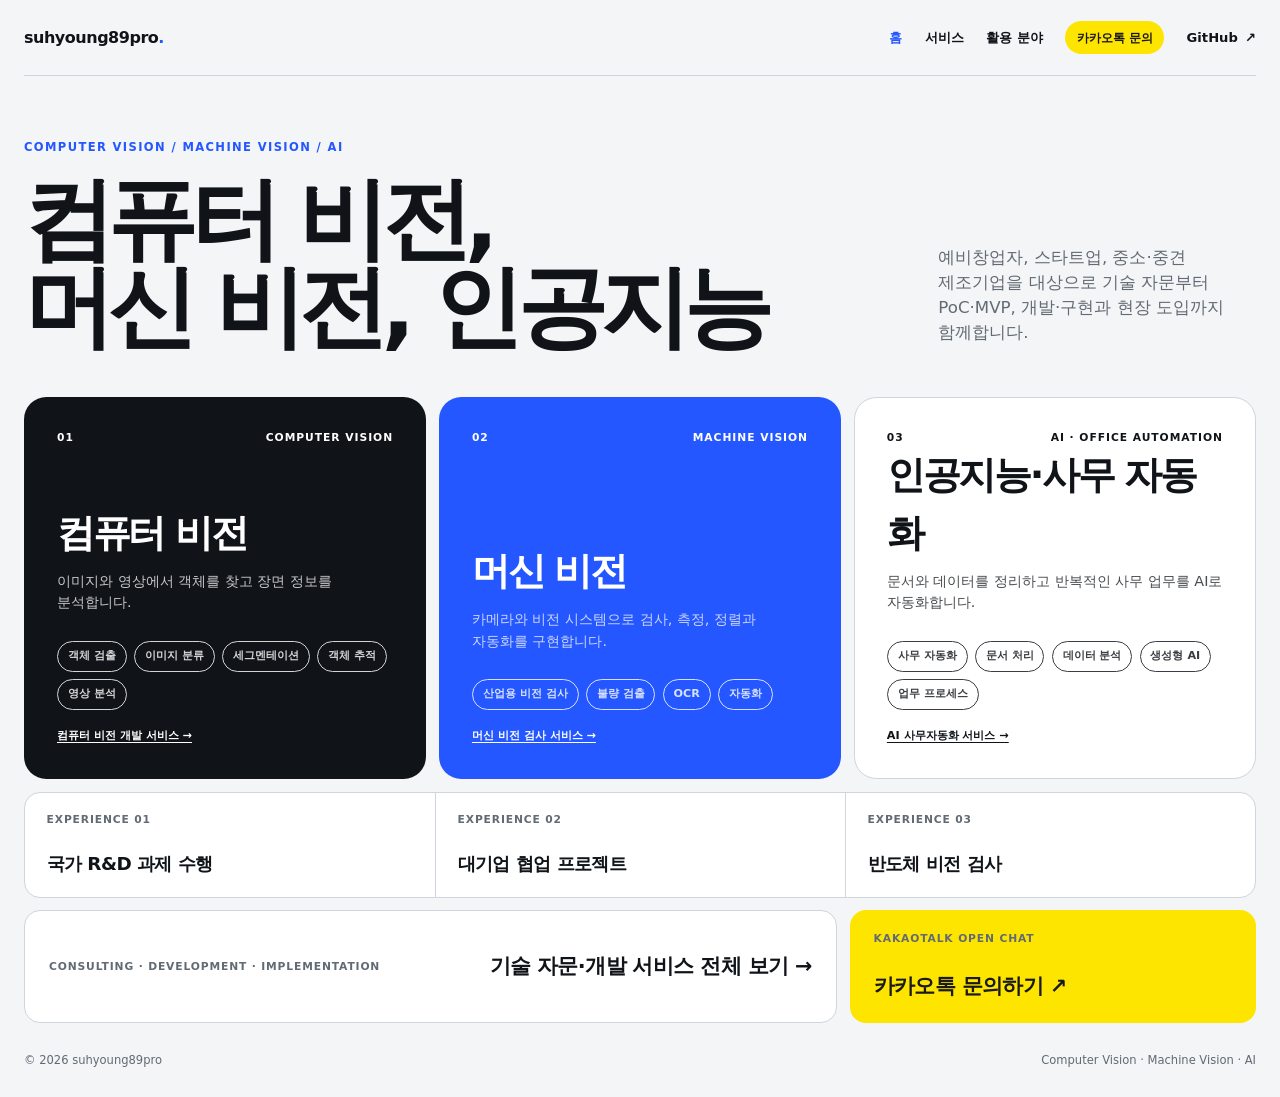
==== commit 493b02df: "Keep navigation labels consistent" ====
--- a/index.html
+++ b/index.html
@@ -35,12 +35,13 @@
 
     <div class="page-shell">
       <header class="site-header">
-        <a class="identity" href="#content" aria-label="홈페이지 처음으로">
+        <a class="identity" href="./index.html" aria-label="홈페이지로 이동">
           suhyoung89pro<span>.</span>
         </a>
         <div class="header-actions">
+          <a class="nav-link" href="./index.html" aria-current="page">홈</a>
           <a class="nav-link" href="./services.html">서비스</a>
-          <a class="nav-link nav-link-secondary" href="./use-cases.html">활용 분야</a>
+          <a class="nav-link" href="./use-cases.html">활용 분야</a>
           <a class="kakao-link" href="https://open.kakao.com/o/sXB5RXyi" target="_blank" rel="noopener noreferrer">
             카카오톡 문의
           </a>
--- a/site-additions.css
+++ b/site-additions.css
@@ -7,6 +7,10 @@
 .nav-link {
   font-size: 0.82rem;
   font-weight: 750;
+}
+
+.nav-link[aria-current="page"] {
+  color: var(--blue);
 }
 
 .use-cases-link {
@@ -432,3 +436,25 @@
     grid-template-columns: 1fr;
   }
 }
+/* Fixed navigation labels */
+@media (max-width: 680px) {
+  .site-header {
+    padding: 0.75rem 0;
+    flex-wrap: wrap;
+    gap: 0.65rem;
+  }
+
+  .identity {
+    width: 100%;
+  }
+
+  .header-actions {
+    width: 100%;
+    justify-content: flex-start;
+    gap: 0.75rem;
+  }
+
+  .kakao-link {
+    margin-left: auto;
+  }
+}
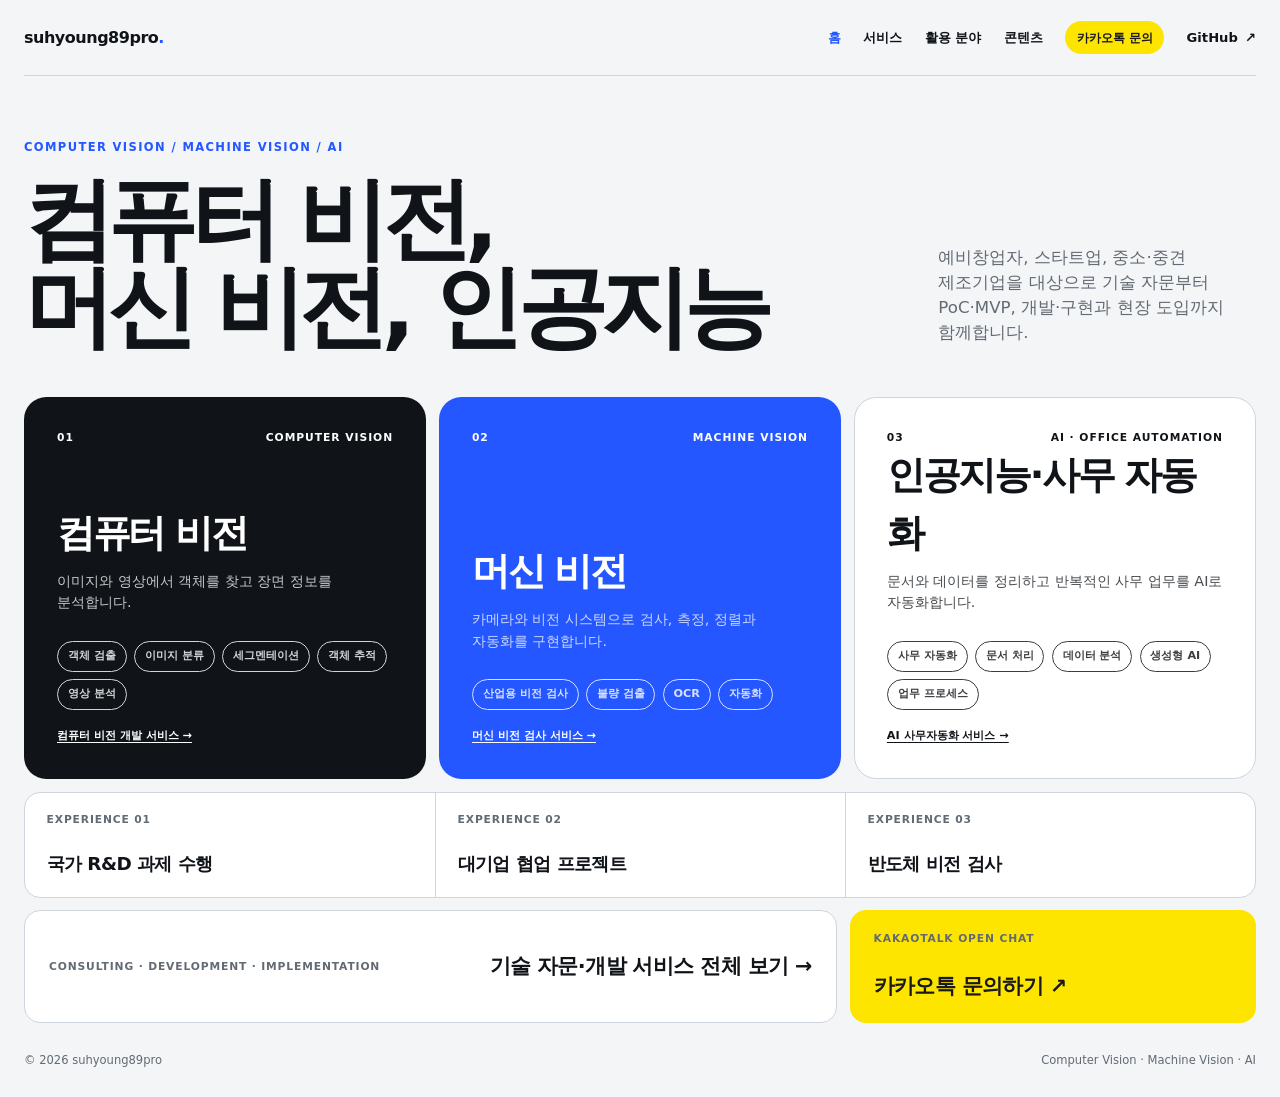
==== commit dddf9b1f: "Add content radar MVP page" ====
--- a/index.html
+++ b/index.html
@@ -42,6 +42,7 @@
           <a class="nav-link" href="./index.html" aria-current="page">홈</a>
           <a class="nav-link" href="./services.html">서비스</a>
           <a class="nav-link" href="./use-cases.html">활용 분야</a>
+          <a class="nav-link" href="./content-radar/">콘텐츠</a>
           <a class="kakao-link" href="https://open.kakao.com/o/sXB5RXyi" target="_blank" rel="noopener noreferrer">
             카카오톡 문의
           </a>
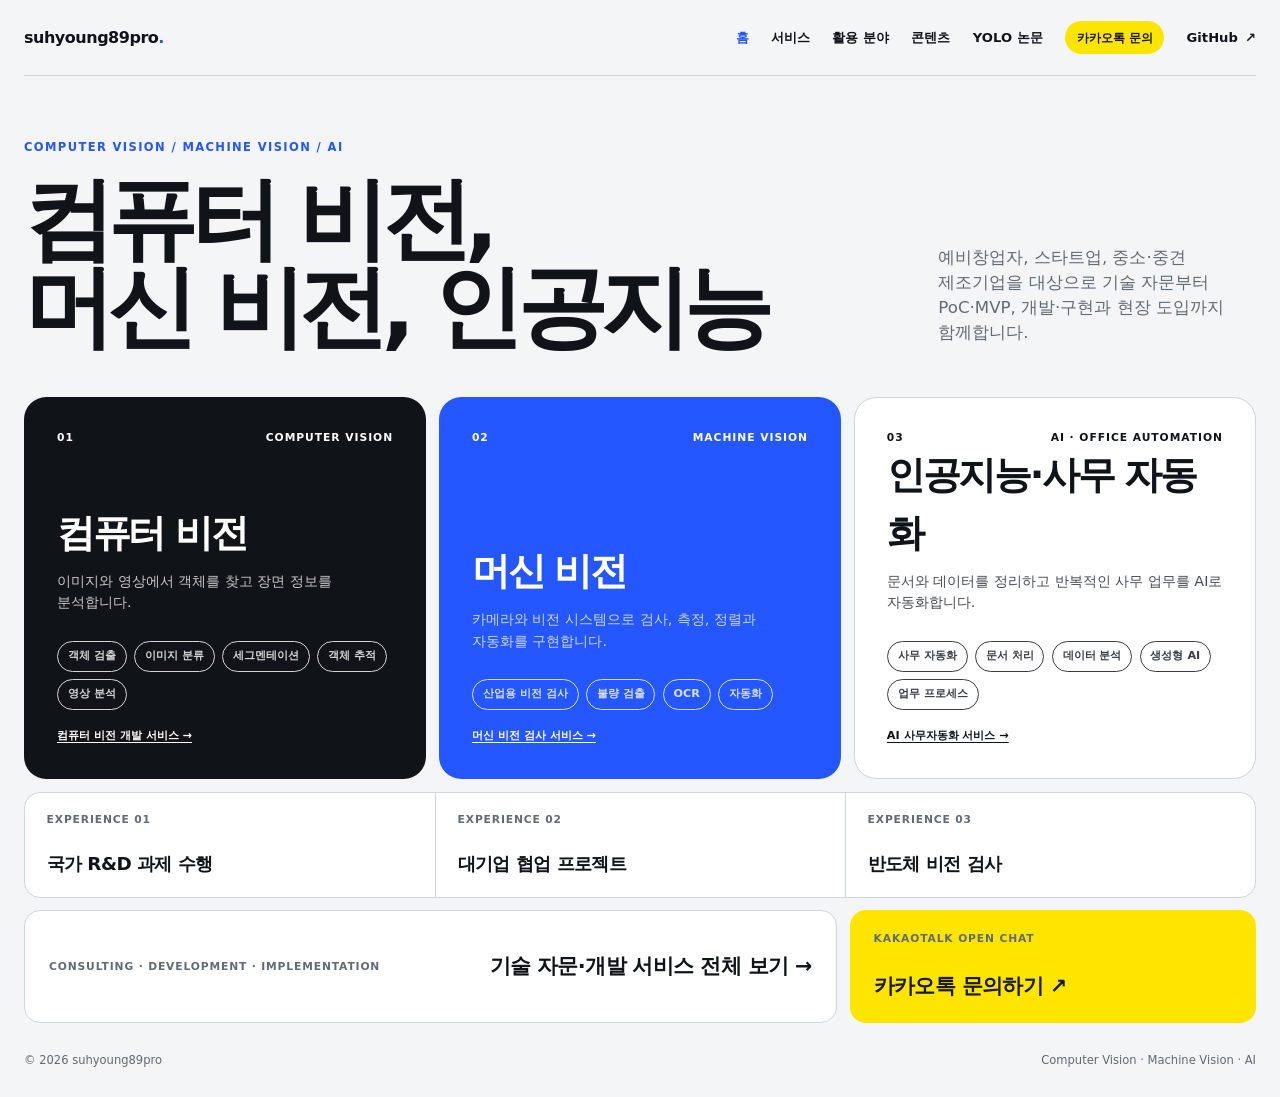
==== commit 27088154: "Add YOLO research approval archive" ====
--- a/index.html
+++ b/index.html
@@ -43,6 +43,7 @@
           <a class="nav-link" href="./services.html">서비스</a>
           <a class="nav-link" href="./use-cases.html">활용 분야</a>
           <a class="nav-link" href="./content-radar/">콘텐츠</a>
+          <a class="nav-link" href="./yolo-research.html">YOLO 논문</a>
           <a class="kakao-link" href="https://open.kakao.com/o/sXB5RXyi" target="_blank" rel="noopener noreferrer">
             카카오톡 문의
           </a>
--- a/site-additions.css
+++ b/site-additions.css
@@ -450,11 +450,17 @@
 
   .header-actions {
     width: 100%;
+    flex-wrap: wrap;
     justify-content: flex-start;
     gap: 0.75rem;
   }
 
+  .nav-link,
+  .kakao-link {
+    white-space: nowrap;
+  }
+
   .kakao-link {
     margin-left: auto;
   }
-}+}
